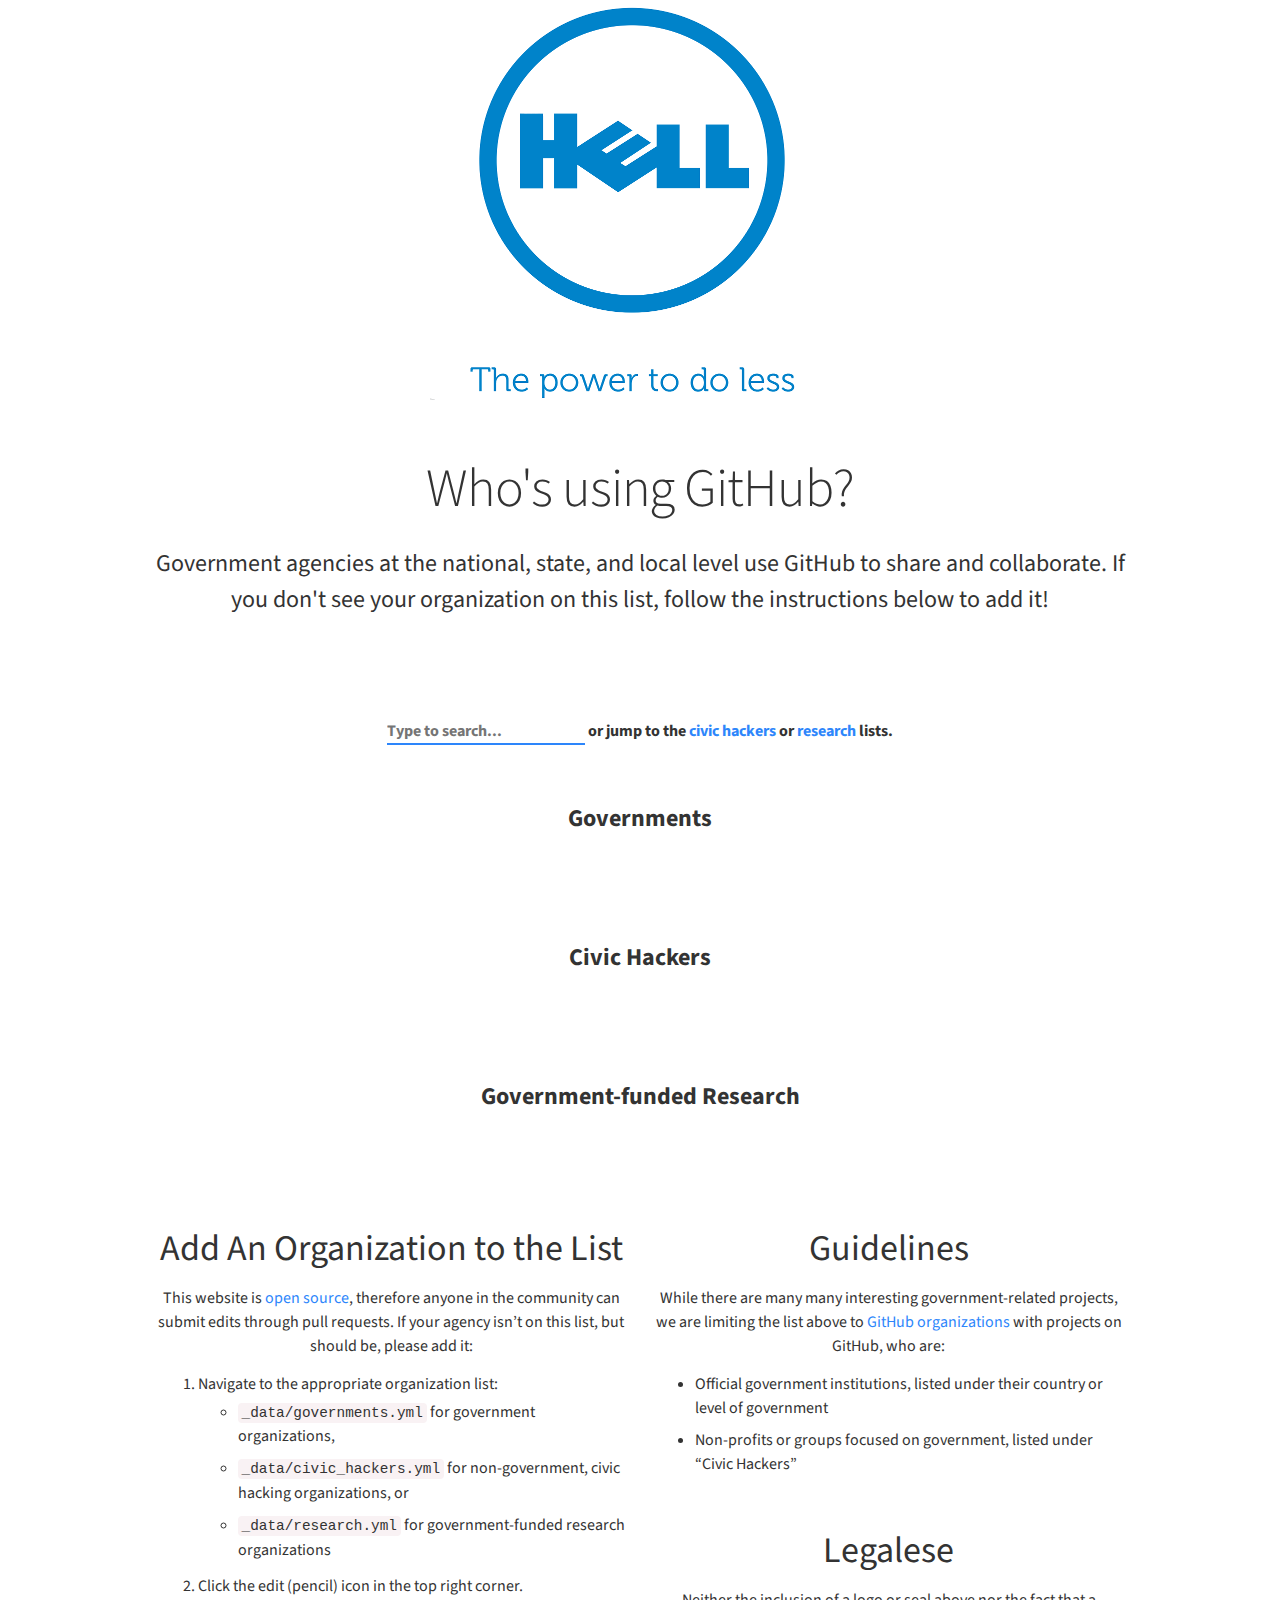
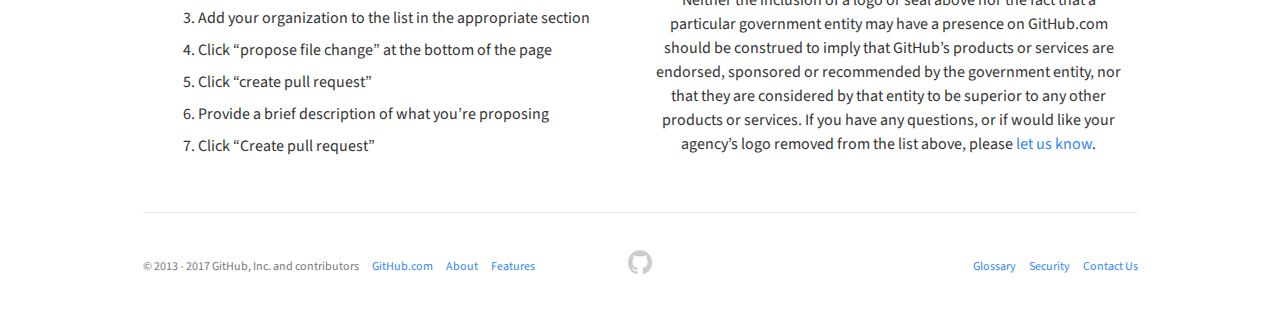
==== community/index.html @ d1fed59e "Primeiro build" ====
<!DOCTYPE html>
<html lang="en">
<head>
  <meta charset="utf-8">
  <meta http-equiv="X-UA-Compatible" content="IE=edge">
  <meta name="viewport" content="width=device-width, initial-scale=1">
  <link rel="shortcut icon" href="/assets/img/favicon.ico" type="image/x-icon">
  <link rel="stylesheet" href="/assets/css/style.css">
  <link rel="stylesheet" href="https://fonts.googleapis.com/css?family=Source+Sans+Pro:400,300,700">
</head>

<body class="support-page">

  <div class="full-width olives">
    <div class="navbar">
        <div class="container">
            <!--<a href="/"><img class="logo" src="/assets/img/logomark.png" alt="GitHub and Government" width="269" height="23"></a>
            <ul>
              <li><a href="/community/">Who's using GitHub</a></li>
              <li><a href="https://github.com/government/welcome#readme">Peer Group</a></li>
              <li><a href="/accessibility">Accessibility</a></li>
              <li><a href="/#contact-a-human">Contact</a></li>
            </ul>-->
        </div>
    </div>
    <!-- .full-width here gets closed on support-page.html and home.html layouts -->

</div>
  <div id="Who's-using-GitHub?" class="container support-page">

    <div class="mini-section">
      <h1>Who's using GitHub?</h1>
      <h3 class="description lead-graf">Government agencies at the national, state, and local level use GitHub to share and collaborate. If you don't see your organization on this list, follow the instructions below to add it!</h3>
    </div>
  </div>

  <div class="container mini-section">
    <div id="to-top" class="container">

<h4><input id="filter" type="text" class="" placeholder="Type to search..." /> or jump to the <a href="#civic_hackers">civic hackers</a> or <a href="#research">research</a> lists.</h4></div>

<div class="mini-section">
  <div class="org-include" id="include-governments">

    <h3 id="governments">Governments</h3>
    <h6 class="no-matches">No matches.</h6>

    
    <!-- loop types -->
  </div><!-- org-include -->
</div>
<!-- mini-section -->

<div class="mini-section">
  <div class="org-include" id="include-civic_hackers">

    <h3 id="civic_hackers">Civic Hackers</h3>
    <h6 class="no-matches">No matches.</h6>

    
    <!-- loop types -->
  </div><!-- org-include -->
</div>
<!-- mini-section -->

<div class="mini-section">
  <div class="org-include" id="include-research">

    <h3 id="research">Government-funded Research</h3>
    <h6 class="no-matches">No matches.</h6>

    
    <!-- loop types -->
  </div><!-- org-include -->
</div>
<!-- mini-section -->

<div id="add-org" class="row-fluid mini-section">
    <div class="col-md-6">

    <h2 id="add-an-organization-to-the-list">Add An Organization to the List</h2>

    <p>This website is <a href="https://github.com/github/government.github.com">open source</a>, therefore anyone in the community can submit edits through pull requests. If your agency isn’t on this list, but should be, please add it:</p>

    <ol>
      <li>Navigate to the appropriate organization list:
        <ul>
          <li><a href="https://github.com/github/government.github.com/blob/gh-pages/_data/governments.yml"><code class="highlighter-rouge">_data/governments.yml</code></a> for government organizations,</li>
          <li><a href="https://github.com/github/government.github.com/blob/gh-pages/_data/civic_hackers.yml"><code class="highlighter-rouge">_data/civic_hackers.yml</code></a> for non-government, civic hacking organizations, or</li>
          <li><a href="https://github.com/github/government.github.com/blob/gh-pages/_data/research.yml"><code class="highlighter-rouge">_data/research.yml</code></a> for government-funded research organizations</li>
        </ul>
      </li>
      <li>Click the edit (pencil) icon in the top right corner.</li>
      <li>Add your organization to the list in the appropriate section</li>
      <li>Click “propose file change” at the bottom of the page</li>
      <li>Click “create pull request”</li>
      <li>Provide a brief description of what you’re proposing</li>
      <li>Click “Create pull request”</li>
    </ol>

  </div>


    <div class="col-md-6">

    <h2 id="guidelines">Guidelines</h2>

    <p>While there are many many interesting government-related projects, we are limiting the list above to <a href="https://help.github.com/articles/user-organization-and-project-pages">GitHub organizations</a> with projects on GitHub, who are:</p>

    <ul>
      <li>Official government institutions, listed under their country or level of government</li>
      <li>Non-profits or groups focused on government, listed under “Civic Hackers”
<br /><br /></li>
    </ul>

    <h2 id="legalese">Legalese</h2>

    <p>Neither the inclusion of a logo or seal above nor the fact that a particular government entity may have a presence on GitHub.com should be construed to imply that GitHub’s products or services are endorsed, sponsored or recommended by the government entity, nor that they are considered by that entity to be superior to any other products or services. If you have any questions, or if would like your agency’s logo removed from the list above, please <a href="https://github.com/github/government.github.com/issues/new">let us know</a>.</p>

  </div>
</div>

  </div>

    <footer class="container">
      <div class="site-footer clearfix">
        <ul class="site-footer-links right no-style-list">
          <li class="no-mobile"><a href="https://help.github.com/articles/github-glossary" target="_blank">Glossary</a></li>
          <li class="no-mobile"><a href="https://help.github.com/security">Security</a></li>
          <li><a href="mailto:government@github.com">Contact Us</a></li>
        </ul>

        <a href="/">
          <span class="mega-octicon octicon-mark-github"></span>
        </a>

        <ul class="site-footer-links no-style-list">
          <li class="no-mobile">&copy; 2013 - 2017 <span>GitHub</span>, Inc. and contributors</li>
          <li><a href="https://github.com/">GitHub.com</a></li>
          <li class="no-mobile"><a href="https://github.com/about">About</a></li>
          <li class="no-mobile"><a href="https://github.com/features/">Features</a></li>
        </ul>
      </div>
    </footer>
    <script src="/assets/vendor/anchor-js/anchor.min.js"></script>
    <script src="/assets/vendor/jquery/dist/jquery.min.js"></script>
    <script>anchors.add('.org-type h4');</script>
    
      <script src="/assets/js/community.js"></script>
    
  </body>
</html>
<!-- Proudly powered by GitHub Pages ~ Generated 2017-02-26 02:34:39 -0300 -->
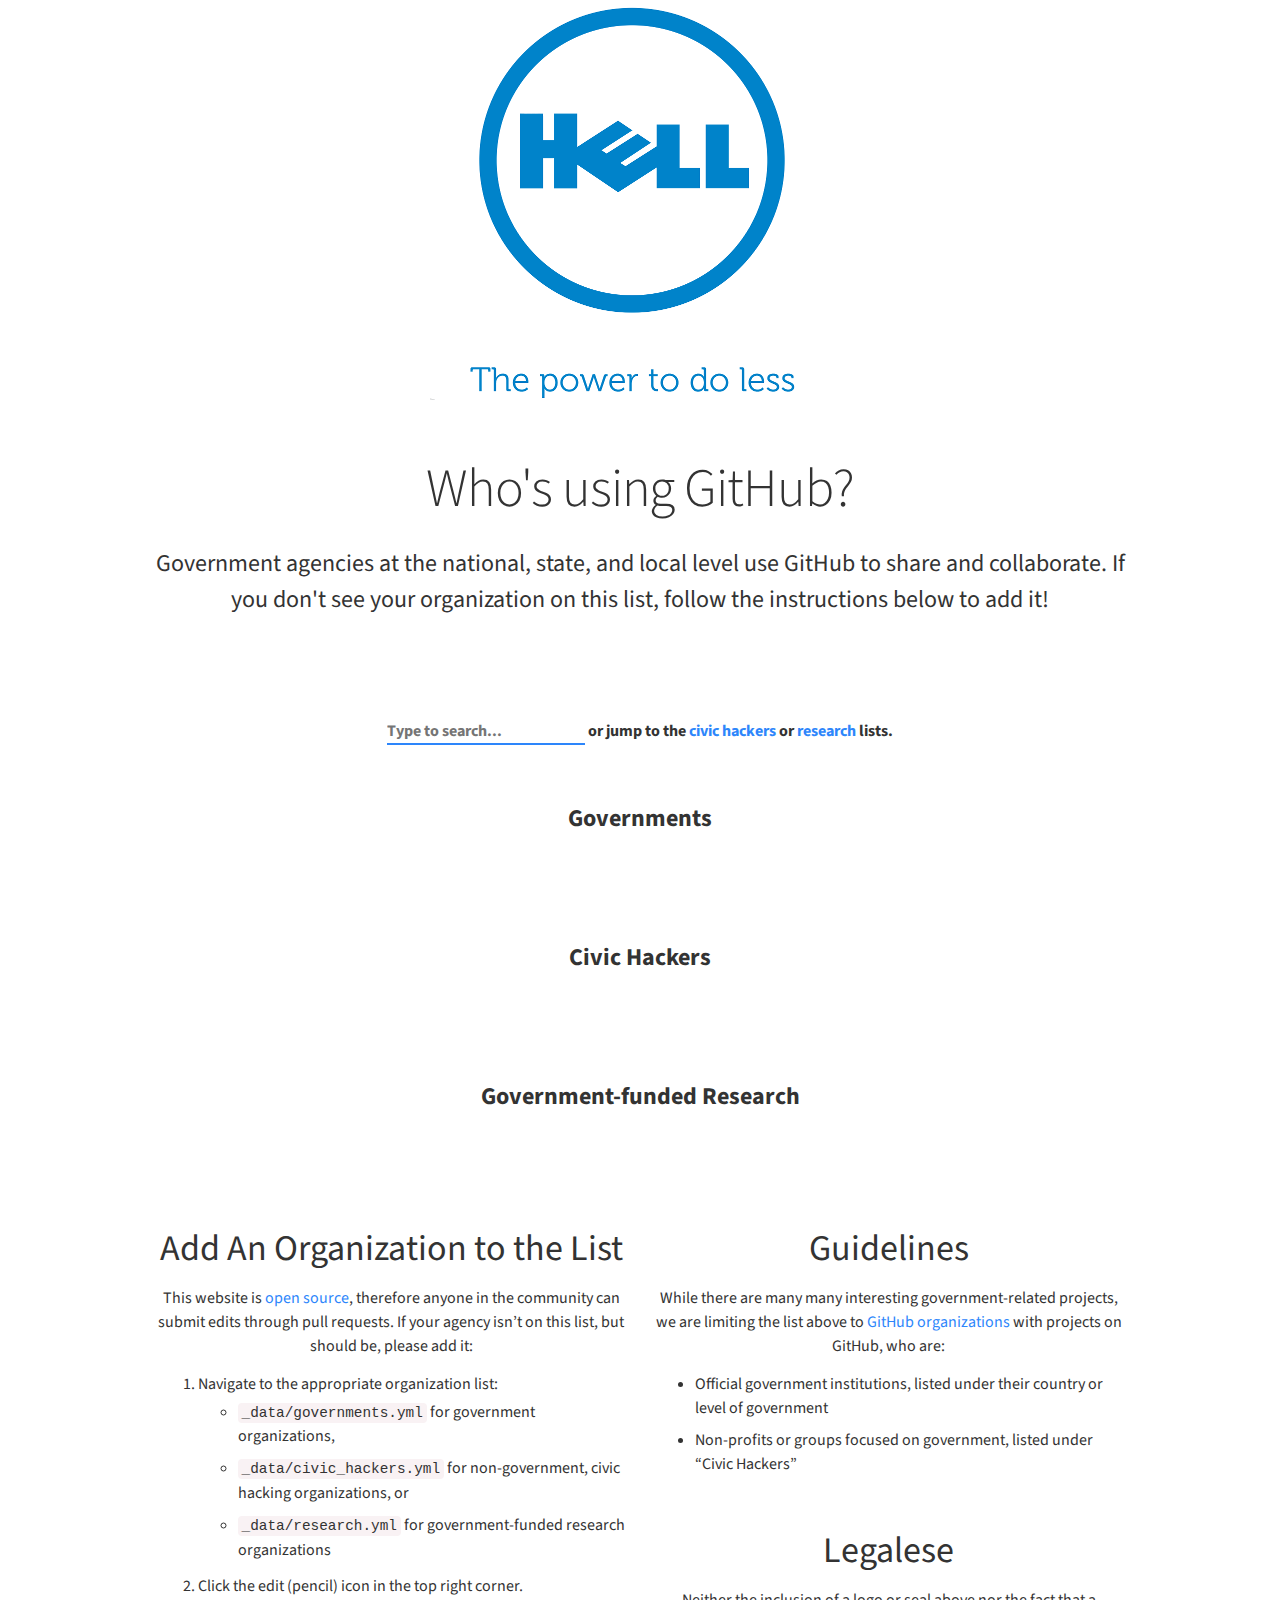
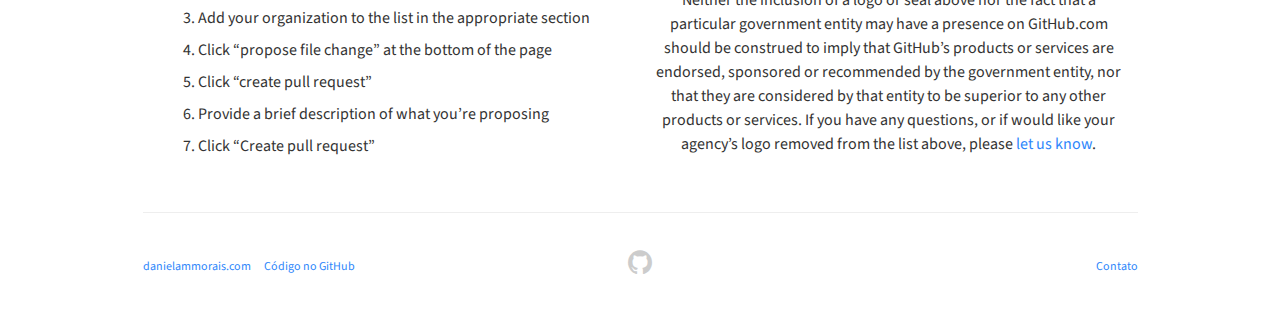
==== commit 1a8ccef8: "Adicao de CNAME e correcao de texto" ====
--- a/community/index.html
+++ b/community/index.html
@@ -7,6 +7,16 @@
   <link rel="shortcut icon" href="/assets/img/favicon.ico" type="image/x-icon">
   <link rel="stylesheet" href="/assets/css/style.css">
   <link rel="stylesheet" href="https://fonts.googleapis.com/css?family=Source+Sans+Pro:400,300,700">
+<script>
+  (function(i,s,o,g,r,a,m){i['GoogleAnalyticsObject']=r;i[r]=i[r]||function(){
+  (i[r].q=i[r].q||[]).push(arguments)},i[r].l=1*new Date();a=s.createElement(o),
+  m=s.getElementsByTagName(o)[0];a.async=1;a.src=g;m.parentNode.insertBefore(a,m)
+  })(window,document,'script','https://www.google-analytics.com/analytics.js','ga');
+
+  ga('create', 'UA-92626736-1', 'auto');
+  ga('send', 'pageview');
+
+</script>
 </head>
 
 <body class="support-page">
@@ -125,9 +135,7 @@
     <footer class="container">
       <div class="site-footer clearfix">
         <ul class="site-footer-links right no-style-list">
-          <li class="no-mobile"><a href="https://help.github.com/articles/github-glossary" target="_blank">Glossary</a></li>
-          <li class="no-mobile"><a href="https://help.github.com/security">Security</a></li>
-          <li><a href="mailto:government@github.com">Contact Us</a></li>
+          <li><a href="mailto:dani.m@hotmail.co.uk">Contato</a></li>
         </ul>
 
         <a href="/">
@@ -135,10 +143,8 @@
         </a>
 
         <ul class="site-footer-links no-style-list">
-          <li class="no-mobile">&copy; 2013 - 2017 <span>GitHub</span>, Inc. and contributors</li>
-          <li><a href="https://github.com/">GitHub.com</a></li>
-          <li class="no-mobile"><a href="https://github.com/about">About</a></li>
-          <li class="no-mobile"><a href="https://github.com/features/">Features</a></li>
+          <li><a href="http://danielammorais.com/">danielammorais.com</a></li>
+          <li class="no-mobile"><a href="https://github.com/naocompredell">Código no GitHub</a></li>
         </ul>
       </div>
     </footer>
@@ -150,5 +156,5 @@
     
   </body>
 </html>
-<!-- Proudly powered by GitHub Pages ~ Generated 2017-02-26 02:34:39 -0300 -->
+<!-- Proudly powered by GitHub Pages ~ Generated 2017-02-26 03:01:12 -0300 -->
 
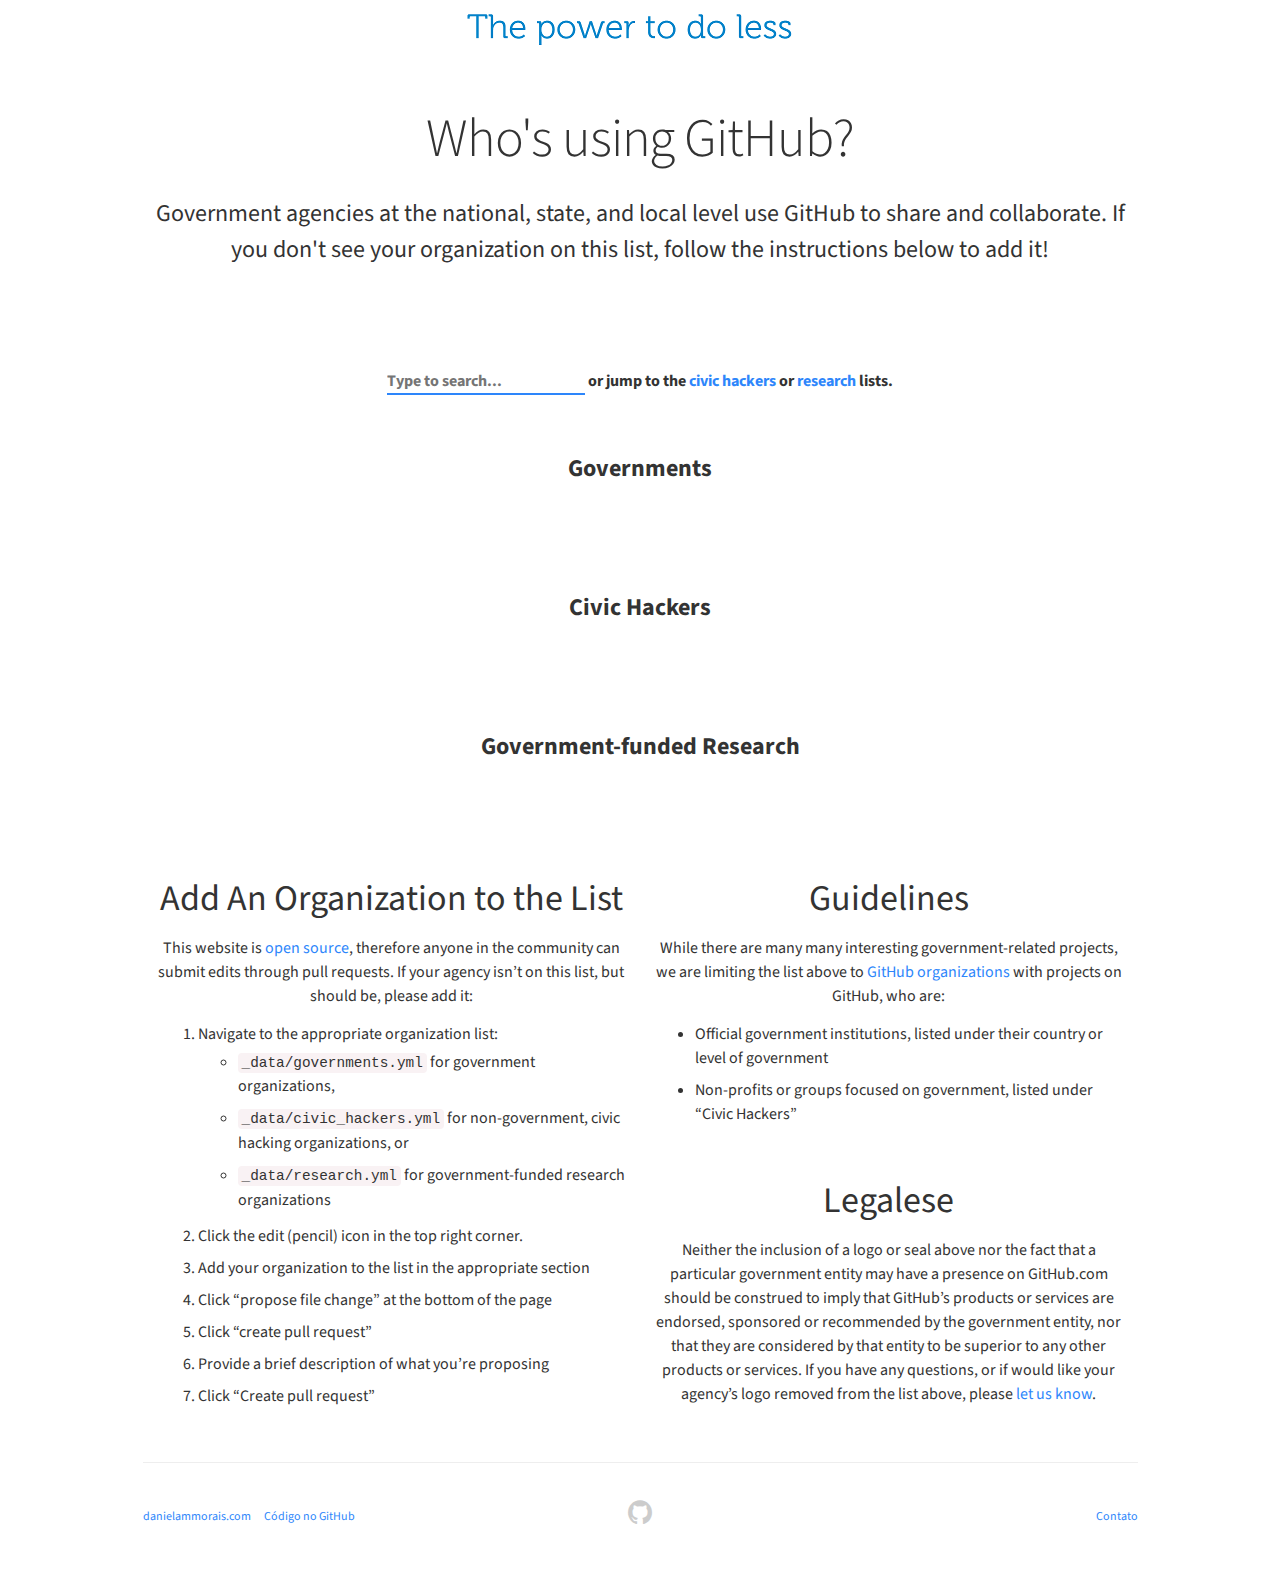
==== commit db34f9fc: "Alteracao de imagem" ====
--- a/community/index.html
+++ b/community/index.html
@@ -156,5 +156,5 @@
     
   </body>
 </html>
-<!-- Proudly powered by GitHub Pages ~ Generated 2017-02-26 03:01:12 -0300 -->
+<!-- Proudly powered by GitHub Pages ~ Generated 2017-02-26 11:15:12 -0300 -->
 
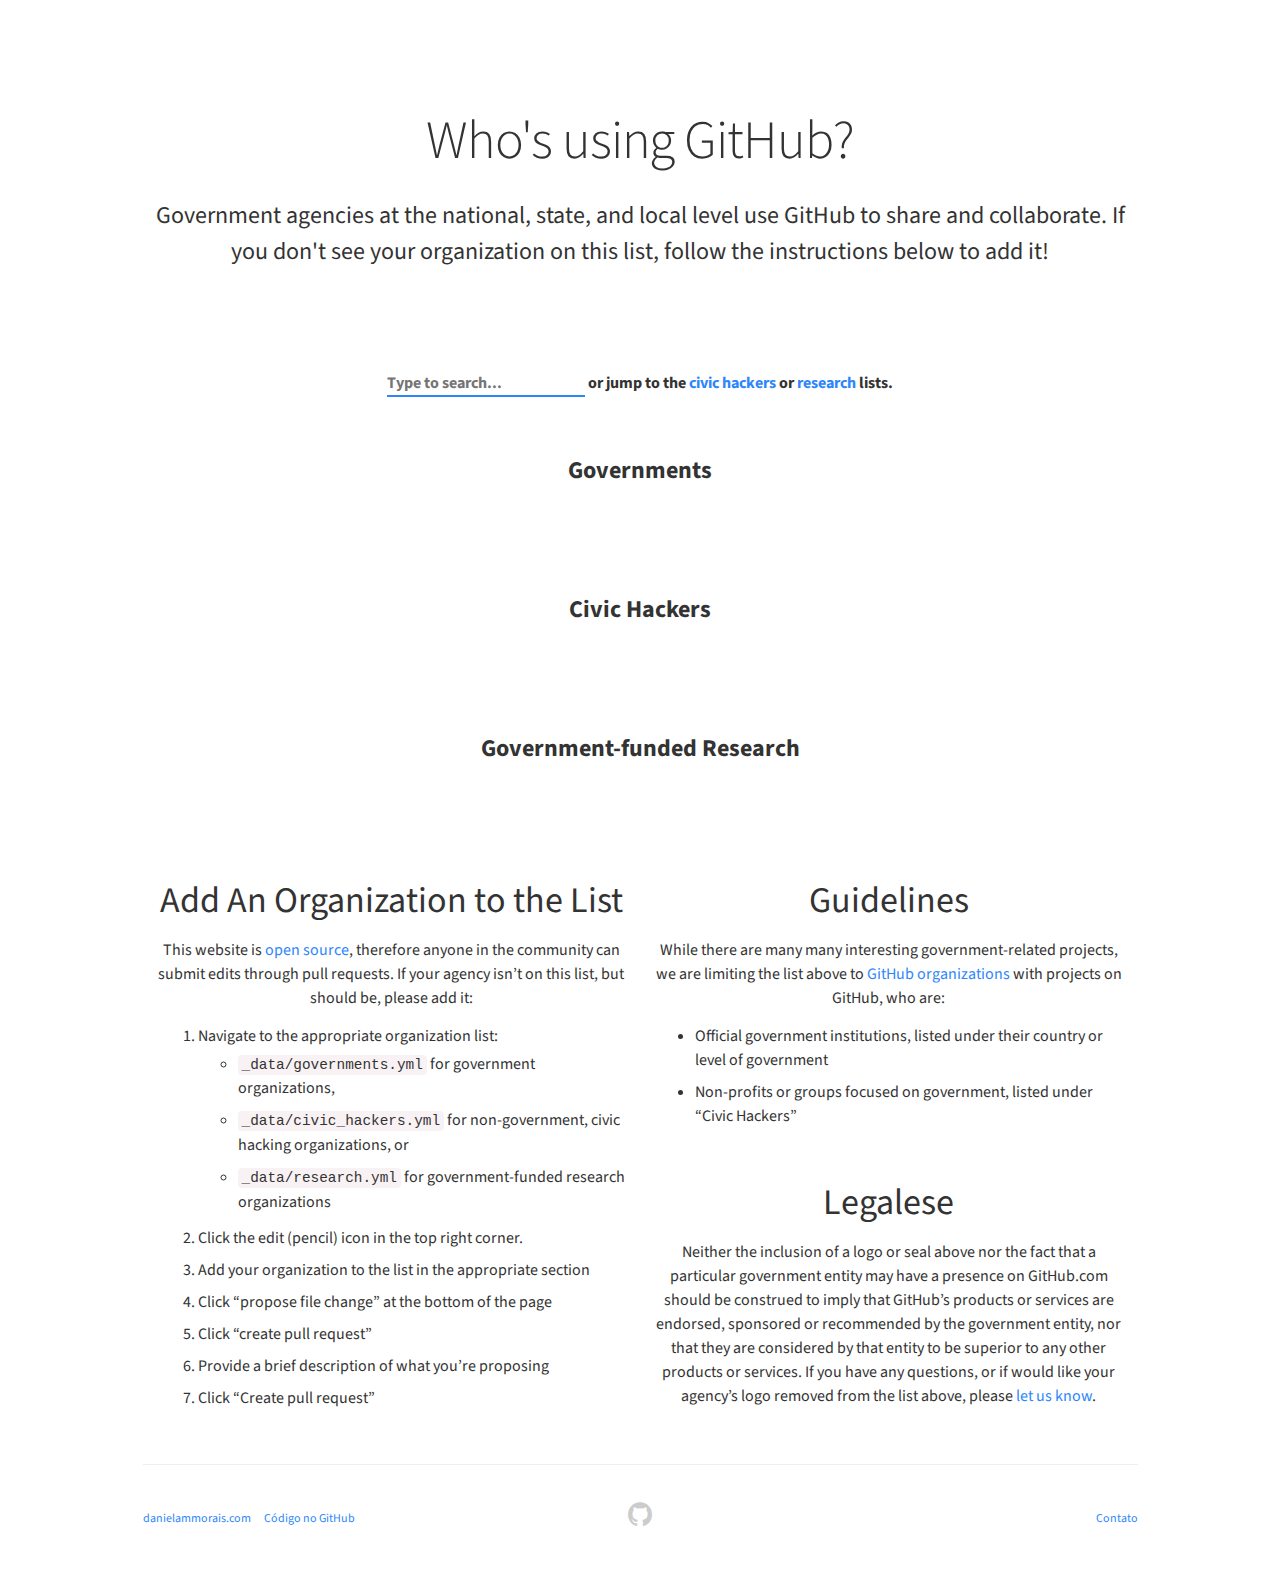
==== commit 8573ef90: "Atualizar titulo" ====
--- a/community/index.html
+++ b/community/index.html
@@ -21,7 +21,7 @@
 
 <body class="support-page">
 
-  <div class="full-width olives">
+  <div class="full-width">
     <div class="navbar">
         <div class="container">
             <!--<a href="/"><img class="logo" src="/assets/img/logomark.png" alt="GitHub and Government" width="269" height="23"></a>
